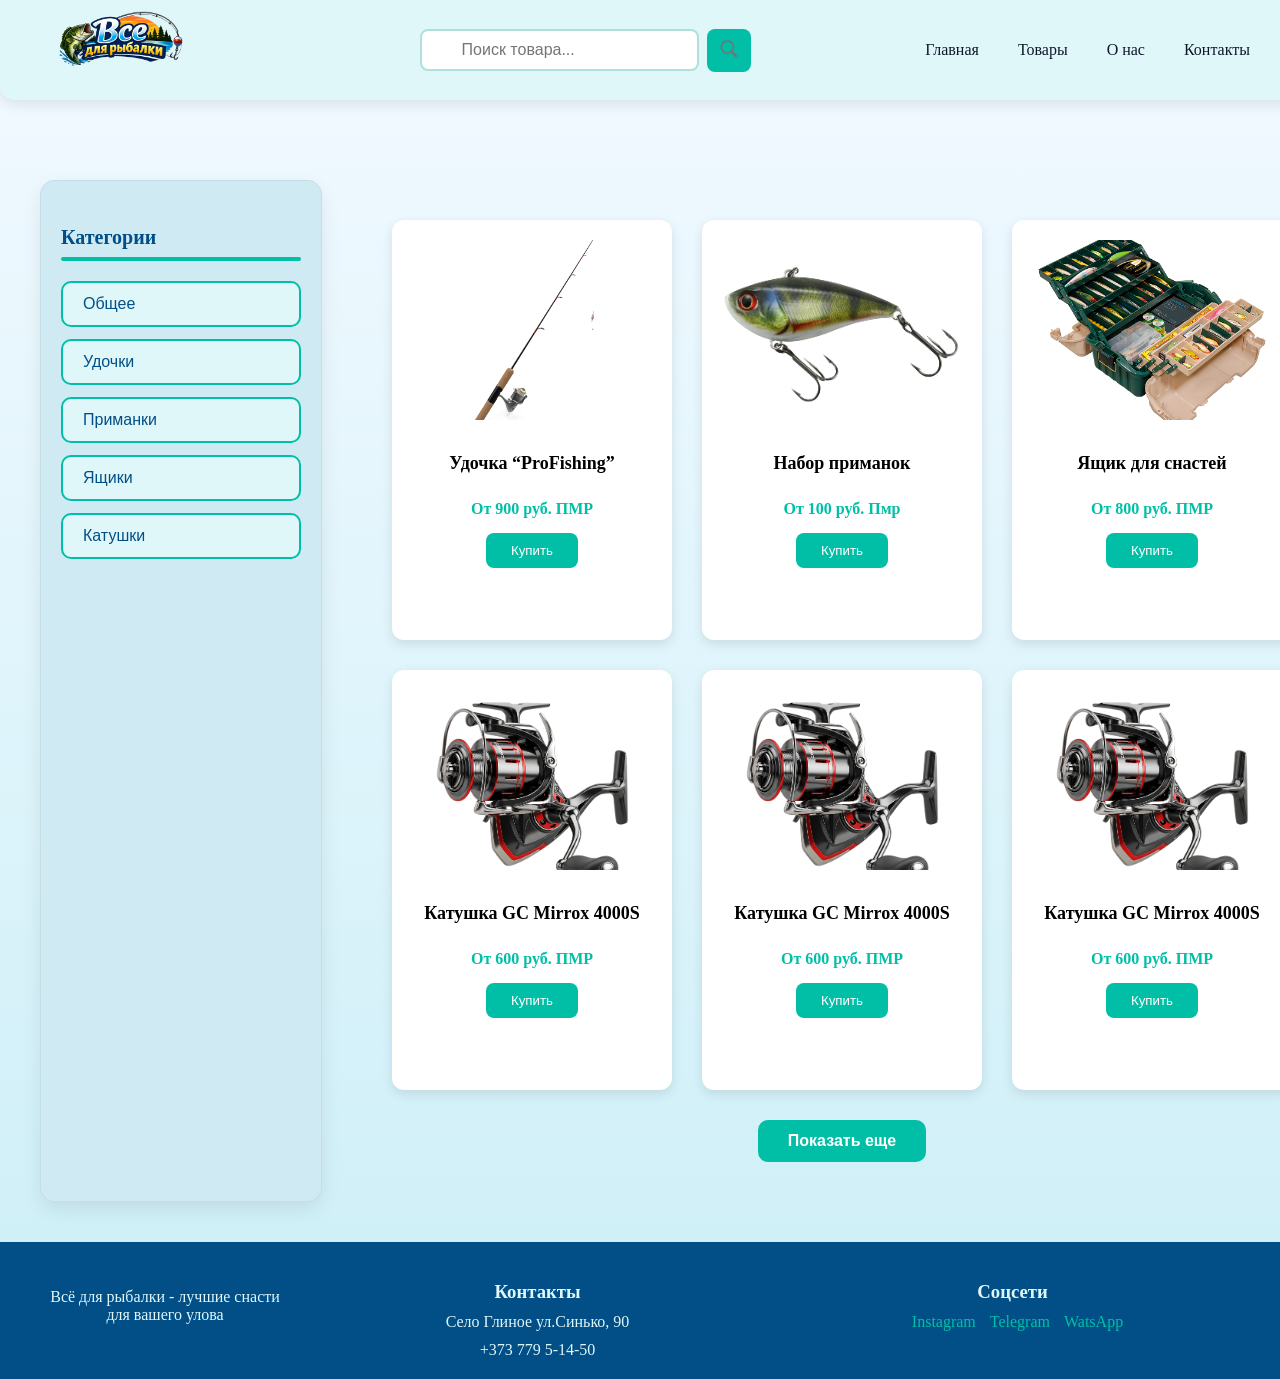
==== catalog.html @ ee8c3c35 "First lenfing" ====
<!DOCTYPE html>
<html lang="ru">

<head>
	<meta charset="UTF-8">
	<meta name="viewport" content="width=device-width, initial-scale=1.0">
	<title>Каталог - Всё для рыбалки</title>
	<link rel="stylesheet" href="style.css">
</head>

<body>
	<header class="header">
		<div class="header-left">
			<a href="index.html">
				<img src="images/logo-icon.png " alt="Логотип" class="logo-img">
			</a>
		</div>

		<div class="header-search">
			<input type="text" id="searchInput" placeholder="Поиск товара...">
			<button id="searchBtn">
				<img src="images/search-icon.png" alt="Поиск">
			</button>
		</div>

		<nav class="menu">
			<a href="index.html">Главная</a>
			<a href="catalog.html#catalog">Товары</a>
			<a href="index.html#feature">О нас</a>
			<a href="index.html#footer">Контакты</a>
		</nav>
	</header>

	<section class="catalog-container" id="catalog">

		<aside class="catalog-sidebar">
			<h3>Категории</h3>
			<nav class="catalog-menu">
				<button class="category-btnall" id="btnAll" data-category="all">Общее</button>
				<button class="category-btn" id="btnRod" data-category="удочка">Удочки</button>
				<button class="category-btn" id="btnBait" data-category="приманка">Приманки</button>
				<button class="category-btn" id="btnBox" data-category="ящик">Ящики</button>
				<button class="category-btn" id="btnCoil" data-category="катушка">Катушки</button>
			</nav>
		</aside>

		<div class="catalog-main">
			<div class="catalog-card" data-name="удочка">
				<img src="images/rod.png" alt="Удочка">
				<h3>Удочка “ProFishing”</h3>
				<p class="price">От 900 руб. ПМР</p>
				<button class="buy-btn">Купить</button>
			</div>
			<div class="catalog-card" data-name="приманка">
				<img src="images/bait.png" alt="Приманка">
				<h3>Набор приманок</h3>
				<p class="price">От 100 руб. Пмр</p>
				<button class="buy-btn">Купить</button>
			</div>
			<div class="catalog-card" data-name="ящик">
				<img src="images/box.png" alt="Ящик для снастей">
				<h3>Ящик для снастей</h3>
				<p class="price">От 800 руб. ПМР</p>
				<button class="buy-btn">Купить</button>
			</div>
			<div class="catalog-card" data-name="катушка">
				<img src="images/reel.png" alt="катушка">
				<h3>Катушка GC Mirrox 4000S</h3>
				<p class="price">От 600 руб. ПМР</p>
				<button class="buy-btn">Купить</button>
			</div>



			<div class="catalog-card" data-name="катушка">
				<img src="images/reel.png" alt="катушка">
				<h3>Катушка GC Mirrox 4000S</h3>
				<p class="price">От 600 руб. ПМР</p>
				<button class="buy-btn">Купить</button>
			</div>
			<div class="catalog-card" data-name="катушка">
				<img src="images/reel.png" alt="катушка">
				<h3>Катушка GC Mirrox 4000S</h3>
				<p class="price">От 600 руб. ПМР</p>
				<button class="buy-btn">Купить</button>
			</div>
			<div class="catalog-card" data-name="катушка">
				<img src="images/reel.png" alt="катушка">
				<h3>Катушка GC Mirrox 4000S</h3>
				<p class="price">От 600 руб. ПМР</p>
				<button class="buy-btn">Купить</button>
			</div>
			<div class="catalog-card" data-name="катушка">
				<img src="images/reel.png" alt="катушка">
				<h3>Катушка GC Mirrox 4000S</h3>
				<p class="price">От 600 руб. ПМР</p>
				<button class="buy-btn">Купить</button>
			</div>
			<div class="catalog-card" data-name="катушка">
				<img src="images/reel.png" alt="катушка">
				<h3>Катушка GC Mirrox 4000S</h3>
				<p class="price">От 600 руб. ПМР</p>
				<button class="buy-btn">Купить</button>
			</div>

			<div class="catalog-card" data-name="катушка">
				<img src="images/reel.png" alt="катушка">
				<h3>Катушка GC Mirrox 4000S</h3>
				<p class="price">От 600 руб. ПМР</p>
				<button class="buy-btn">Купить</button>
			</div>
			<div class="catalog-card" data-name="катушка">
				<img src="images/reel.png" alt="катушка">
				<h3>Катушка GC Mirrox 4000S</h3>
				<p class="price">От 600 руб. ПМР</p>
				<button class="buy-btn">Купить</button>
			</div>
			<div class="catalog-card" data-name="катушка">
				<img src="images/reel.png" alt="катушка">
				<h3>Катушка GC Mirrox 4000S</h3>
				<p class="price">От 600 руб. ПМР</p>
				<button class="buy-btn">Купить</button>
			</div>
			<div class="catalog-card" data-name="катушка">
				<img src="images/reel.png" alt="катушка">
				<h3>Катушка GC Mirrox 4000S</h3>
				<p class="price">От 600 руб. ПМР</p>
				<button class="buy-btn">Купить</button>
			</div>
			<div class="catalog-card" data-name="катушка">
				<img src="images/reel.png" alt="катушка">
				<h3>Катушка GC Mirrox 4000S</h3>
				<p class="price">От 600 руб. ПМР</p>
				<button class="buy-btn">Купить</button>
			</div>
			<div class="catalog-card" data-name="катушка">
				<img src="images/reel.png" alt="катушка">
				<h3>Катушка GC Mirrox 4000S</h3>
				<p class="price">От 600 руб. ПМР</p>
				<button class="buy-btn">Купить</button>
			</div>
			<div class="show-more-container">
				<button id="showMorebtn">Показать еще</button>
			</div>

			<p id="notFoundMessage">
				Товары не найдены
			</p>
		</div>



	</section>

	<footer class="footer" id="footer">
		<div class="footer-container">

			<div class="footer-left">
				<p>Всё для рыбалки - лучшие снасти для вашего улова</p>
			</div>

			<div class="footer-center">
				<h3>Контакты</h3>
				<p>Село Глиное ул.Синько, 90</p>
				<p>+373 779 5-14-50</p>
			</div>

			<div class="footer-right">
				<h3>Соцсети</h3>
				<a href="#">Instagram</a>
				<a href="#">Telegram</a>
				<a href="#">WatsApp</a>
			</div>
		</div>
	</footer>

	<button id="scrollUpBtn">&#8679;</button>
	<script src="catalog.js"></script>
</body>

</html>
---- style.css ----
html {
	scroll-behavior: smooth;
}

body {
	margin: 0;
	padding-top: 80px;
}

.header {
	display: flex;
	justify-content: space-between;
	align-items: center;
	padding: 10px 50px;
	height: 80px;
	width: 100%;
	background: #e0f7fa;
	color: #0f172a;

	position: fixed;
	top: 0;
	left: 0;
	right: 0;
	z-index: 1000;
	box-shadow: 0 4px 15px rgba(0, 0, 0, 0.1);
	border-bottom-left-radius: 15px;
	border-bottom-right-radius: 15px;
}

.header-search {
	display: flex;
	align-items: center;
	gap: 8px;
	transition: transform 0.2s ease;
}

.header-search input {
	padding: 10px 15px 10px 40px;
	border-radius: 8px;
	border: 2px solid #b0e0de;
	transition: all 0.3s ease;
	outline: none;
	width: 220px;
	background-image: url('images/search-icon.png') no-repeat 10px center;
	background-size: 20px 20px;
	font-size: 16px;
	color: #0f172a
}

.header-search input:hover,
.header-search input:focus {
	border-color: #00bfa6;
	box-shadow: 0 4px 15px rgba(0, 0, 0, 0.3);
	transform: scale(1.05);
}

.header-search button {
	background-color: #00bfa6;
	border: none;
	padding: 10px 12px;
	border-radius: 8px;
	cursor: pointer;
	transition: all 0.2s ease;
}

.header-search button img {
	width: 20px;
	height: 20px;
}

.header-search button:hover {
	background-color: #5eead4;
	transform: translateY(-2px);
}

.header-left {
	display: flex;
	align-items: center;
}

.logo-img {
	height: 150px;
	width: 150px;
	transition: transform 0.3s;
}

.logo-img:hover {
	transform: scale(1.05);
}

.menu a {
	margin-left: 35px;
	text-decoration: none;
	font-weight: 500;
	position: relative;
	right: 80px;
	transition: color 0.3s, transform 0.3s;
	color: #0f172a;
}

.menu a::after {
	content: "";
	position: absolute;
	left: 0;
	bottom: -5px;
	width: 0;
	height: 2px;
	background: #00bfa6;
	transition: width 0.3s;
}

.menu a:hover::after {
	width: 100%;
}

.menu a:hover {
	color: #00bfa6;
	transform: translateY(-2px);
}

.hero {
	display: flex;
	justify-content: center;
	align-items: center;

	padding: 50px 40px;
	min-height: 600px;

	background: linear-gradient(180deg, #f0f9ff, #d0f0f8);
	color: #0f172a;

	position: relative;
	overflow: hidden;
}

.hero-content {
	text-align: center;
	min-width: 700px;
	z-index: 2;
	position: relative;
}

.hero p {
	font-size: 20px;
	margin-bottom: 30px;
	opacity: 0.9;
}

.hero h1 {
	font-size: 60px;
	margin-bottom: 20px;
	line-height: 1;
}

.hero-buttons {
	display: flex;
	justify-content: center;
	gap: 15px;
	margin-bottom: 30px;
}

.hero-button {
	padding: 15px 40px;
	font-size: 16px;
	font-weight: bold;
	background: #00bfa6;
	color: white;
	border: none;
	border-radius: 8px;
	cursor: pointer;
	text-decoration: none;

	transition: all 0.3s ease;
}

.hero-button:hover {
	background: #5eead4;
	transform: translateY(-3px);
}

.hero-button-secondary {
	background: transparent;
	border: 2px solid #00bfa6;
	color: #00bfa6;
	cursor: pointer;
}

.hero-button-secondary:hover {
	background: #00bfa6;
	color: white;
}

.hero-benefits {
	display: flex;
	justify-content: center;
	gap: 20px;
	font-size: 14px;
	opacity: 0.8;
}

.features {
	display: flex;
	flex-wrap: wrap;
	justify-content: center;
	gap: 40px;
	padding: 80px 40px;
	background: linear-gradient(0deg, #f0f9ff, #d0f0f8);
	text-align: center;
}

.feature-link {
	text-decoration: none;
	color: inherit;
	display: block;
}

.feature-link .feature {
	cursor: pointer;
}

.feature-link:hover .feature {
	transform: translateY(-5px);
	box-shadow: 0 10px 25px rgba(0, 0, 0, 0.15);
}

.quality-feature {
	position: relative;
	overflow: hidden;
}

.quality-badge {
	position: absolute;
	top: 50%;
	left: 50%;
	transform: translate(-50%, -50%) scale(0);
	width: 100px;
	height: 100px;
	border-radius: 50%;
	background: #00bfa6;
	color: white;
	font-weight: bold;
	font-size: 20px;

	display: flex;
	align-items: center;
	justify-content: center;

	opacity: 0;
	transition: all 0.3s ease;
}

.quality-feature:hover .quality-badge {
	transform: translate(-50%, -50%) scale(1);
	opacity: 1;
}

.quality-feature:hover {
	background-color: #e6fffb;
}

.feature {
	flex: 0 1 200px;
	max-width: 250px;
	padding: 20px;
	border-radius: 12px;
	transition: transform 0.3s, box-shadow 0.3s;
	background-color: #ffffff;
	box-shadow: 0 6px 15px rgba(0, 0, 0, 0.08);
}

.feature:hover {
	transform: translateY(-5px);
	box-shadow: 0 10px 25px rgba(0, 0, 0, 0.15);
}

.feature img {
	width: 80px;
	margin-bottom: 15px;
}

.feature h3 {
	font-size: 18px;
	margin-bottom: 10px;
	color: #014f86;
}

.feature p {
	font-size: 14px;
	color: #023047;
}

.footer {
	background-color: #014f86;
	color: #e0f7fa;
	padding: 20px 40px 10px;
}

.footer-container {
	display: flex;
	justify-content: space-between;
	flex-wrap: wrap;
	gap: 20px;
	text-align: center;
}

.footer-left {
	margin-top: 10px;
	max-width: 250px;
	display: flex;
	flex-direction: column;
	justify-content: flex-start;
}

.footer-left,
.footer-right,
.footer-center {
	flex: 1;
}

.footer-center {
	text-align: center;
}

.footer-right {
	text-align: center;
}

.footer-center h3,
.footer-right h3 {
	margin-bottom: 10px;
}

.footer-center p {
	margin: 10px 0;
	text-align: center
}

.footer-right a {
	display: inline-block;
	text-decoration: none;
	color: #00bfa6;
	margin-left: 10px;
	transition: color 0.3s, transform 0.2s;
}

.footer-right a:hover {
	color: #5eead4;
	transform: translateX(5px);
}

.footer-copy {
	text-align: center;
	font-size: 12px;
	color: #a1a1aa;
	border-top: 1px solid rgba(255, 255, 255, 0.2);
	margin-top: 10px;
}

.catalog-container {
	display: flex;
	gap: 30px;
	padding: 100px 40px 40px;
	background: linear-gradient(180deg, #f0f9ff, #d0f0f8);
	min-height: calc(100vh - 160px);
	box-sizing: border-box;
}

.catalog-sidebar {
	width: 240px;
	flex-shrink: 0;
	background: #cfeaf2;
	padding: 25px 20px;
	border-radius: 15px;
	box-shadow: 0 8px 20px rgba(0, 0, 0, 0.08);
	border: 1px solid rgba(0, 0, 0, 0.05);
	position: static;
	top: 100px;
}

.catalog-sidebar h3 {
	margin-bottom: 20px;
	font-size: 20px;
	color: #014f86;
	position: relative;
	font-weight: 600;
}

.catalog-sidebar h3::after {
	content: "";
	display: block;
	width: 240px;
	height: 4px;
	background: #00bfa6;
	margin-top: 8px;
	border-radius: 2px;
}

.category-btn,
.category-btnall {
	display: block;
	width: 100%;
	padding: 12px 20px;
	margin-bottom: 12px;
	font-size: 16px;
	font-weight: 500;
	color: #014f86;
	background-color: #e0f7fa;
	border: 2px solid #00bfa6;
	border-radius: 10px;
	cursor: pointer;
	text-align: left;
	transition: all 0.3s ease;
}

.category-btn:hover,
.category-btnall:hover {
	background-color: #00bfa6;
	color: white;
	transform: translateX(5px);
}

.category-btn.active {
	background-color: #00bfa6;
	color: white;
	transform: translateY(-2px);
}

.catalog-main {
	display: flex;
	flex-wrap: wrap;
	gap: 30px;
	padding: 40px;
	justify-content: flex-start;
	position: relative;

	min-width: 900px;
}

.catalog-card {
	width: 240px;
	background-color: white;
	border-radius: 12px;
	padding: 20px;
	display: flex;
	flex-direction: column;
	align-items: center;
	justify-content: flex-start;
	box-shadow: 0 4px 12px rgba(0, 0, 0, 0.1);
	transition: opacity 0.5s ease, transform 0.5s ease, box-shadow 0.3s ease;
	min-height: 380px;
	opacity: 0;
	transform: translateY(20px);
}

.catalog-card.show-anim {
	opacity: 1;
	transform: translateY(0);
}

.catalog-card:hover {
	transform: translateY(-5px);
	box-shadow: 0 8px 25px rgba(0, 0, 0, 0.15);
}

.catalog-card img {
	width: 100%;
	height: 180px;
	object-fit: cover;
	margin-bottom: 15px;
	border-radius: 8px;
}

.catalog-card h3 {
	margin-bottom: 10px;
	font-size: 18px;
	text-align: center;
}

.catalog-card .price {
	font-weight: bold;
	margin-bottom: 15px;
	color: #00bfa6;
	text-align: center;
	font-size: 16px;
}

.catalog-card .buy-btn {
	padding: 10px 25px;
	background-color: #00bfa6;
	color: white;
	border: none;
	border-radius: 8px;
	cursor: pointer;
	transition: all 0.2s ease;
	align-self: center;
}

.catalog-card .buy-btn:hover {
	background-color: #5eead4;
	transform: translateY(-2px);
}

#notFoundMessage {
	display: none;
	text-align: center;
	font-size: 24px;
	color: #014f86;
	width: 100%;
	margin: 20px 0;
}

.show-more-container {
	width: 100%;
	display: flex;
	justify-content: center;
	margin-top: 0px;
}

#showMorebtn {
	padding: 12px 30px;
	font-size: 16px;
	font-weight: 600;
	color: white;
	background-color: #00bfa6;
	border: none;
	border-radius: 10px;
	cursor: pointer;
	transition: all 0.2s ease;
}

#showMorebtn:hover {
	background-color: #5eead4;
	transform: translateY(-2px);
}

#scrollUpBtn {
	position: fixed;
	bottom: 40px;
	right: 40px;
	width: 50px;
	font-size: 24px;
	background-color: #00bfa6;
	color: white;
	border: none;
	border-radius: 50%;
	cursor: pointer;
	box-shadow: 0 4px 12px rgba(0, 0, 0, 0.2);
	opacity: 0;
	pointer-events: none;
	z-index: 1000;
	transition: opacity 0.4s ease-in-out;
}

#scrollUpBtn.show {
	opacity: 1;
	pointer-events: auto;
}

#scrollUpBtn:hover {
	background-color: #5eead4;
	transform: translateY(-3px);
}

@media (max-width: 768px) {

	/*! Основной сайт + header и footer */
	.header {
		padding: 15px 0;
		height: auto;
		flex-direction: column;
		gap: 10px;
		border-radius: 0 0 15px 15px;
	}

	.header-left {
		display: flex;
		justify-content: center;
		width: 100%;
		margin: 0;
	}

	.logo-img {
		height: 80px;
		width: 80px;
	}

	.menu {
		position: static;
		right: 0;
		margin: 0;
		display: flex;
		justify-content: center;
		flex-wrap: wrap;
		width: 100%;
	}

	.menu a {
		margin: 5px 10px;
		right: 0;
		font-size: 14px;
	}

	body {
		padding-top: 150px;
	}

	.hero {
		min-height: auto;
		padding: 40px 20px;
	}

	.hero-content {
		min-width: unset;
		width: 100%;
	}

	.hero h1 {
		font-size: 32px;
	}

	.hero p {
		font-size: 16px;
	}

	.hero-buttons {
		flex-direction: column;
		width: 100%;
		align-items: center;
	}

	.hero-button {
		width: 100%;
		max-width: 280px;
	}

	.hero-button-secondary {
		width: auto;
		min-width: 120px;
		padding: 10px;
		border-radius: 5;
		font-size: 14px;
	}

	.hero-benefits {
		flex-direction: column;
		gap: 10px;
	}

	.features {
		padding: 40px 20px;
		display: flex;
		flex-direction: column;
		align-items: center;
		gap: 20px;
	}

	.feature {
		width: 100%;
		max-width: 280px;
		min-height: 220px;
		margin: 0 !important;
		flex: none;
		box-sizing: border-box;
	}

	.feature-link {
		width: 100%;
		max-width: 280px;
		text-decoration: none;
		display: block;
		padding: 0;
		margin: 0;
		background: none;
		box-shadow: none;
	}

	.feature-link .feature {
		width: 100%;
		max-width: 100%;
		height: 100%;
	}

	.footer-container {
		flex-direction: column;
		gap: 30px;
	}

	.footer-left,
	.footer-center,
	.footer-right {
		max-width: 100%;
		text-align: center;
	}

	.catalog-container{
		flex-direction: column;
		padding: 120px 15px 40px;
		gap: 20px;
	}

	.catalog-sidebar{
		width: 100%;
		padding: 15px;
		box-sizing: border-box;
	}

	.catalog-sidebar h3{
		font-size: 18px;
		margin-bottom: 15px;
		text-align: center;
	}

	.catalog-sidebar h3::after{
		width: 60px;
		margin: 8px auto;
	}

	.catalog-menu{
		display: flex;
		flex-wrap: wrap;
		gap: 8px;
		justify-content: center;
	}

	.category-btn,
	.category-btnall{
		width: auto;
		padding: 8px 15px;
		font-size: 13px;
		margin-bottom: 0;
		flex-grow: 1;
		text-align: center;
	}

	.catalog-main{
		display: grid !important;
		grid-template-columns: 1fr 1fr;
		gap: 15px 5px;
		padding: 10px !important;
		min-width: unset;
		width: 100%;
		box-sizing: border-box;
	}

	.catalog-card{
		width: 100%;
		max-width: none;
		min-width: unset;
		padding: 10px;
		margin: 0;
		box-sizing: border-box;
		display: flex;
		flex-direction: column;
		justify-content: space-between;
	}

	.catalog-card img{
		width: 100%;
		height: auto;
		max-height: 120px;
		object-fit: contain;
	}

	.catalog-card .price{
		font-size: 14px;
	}

	.show-more-container{
		grid-column: 1 / -1;
		display: flex;
		justify-content:center;
		width: 100%;
		margin-top: 20px;
	}

	.header-search{
		width: 100%;
		justify-content: center;
		margin: 5px 0;
	}

	.header-search input{
		padding-left: 10px;
		width: 70%;
	}

	#notFoundMessage{
		grid-column: 1 / -1;
		text-align: center;
		width: 100%;
		margin: 40px 0;
		font-size: 18px;
		color: #014f86;
	}
}
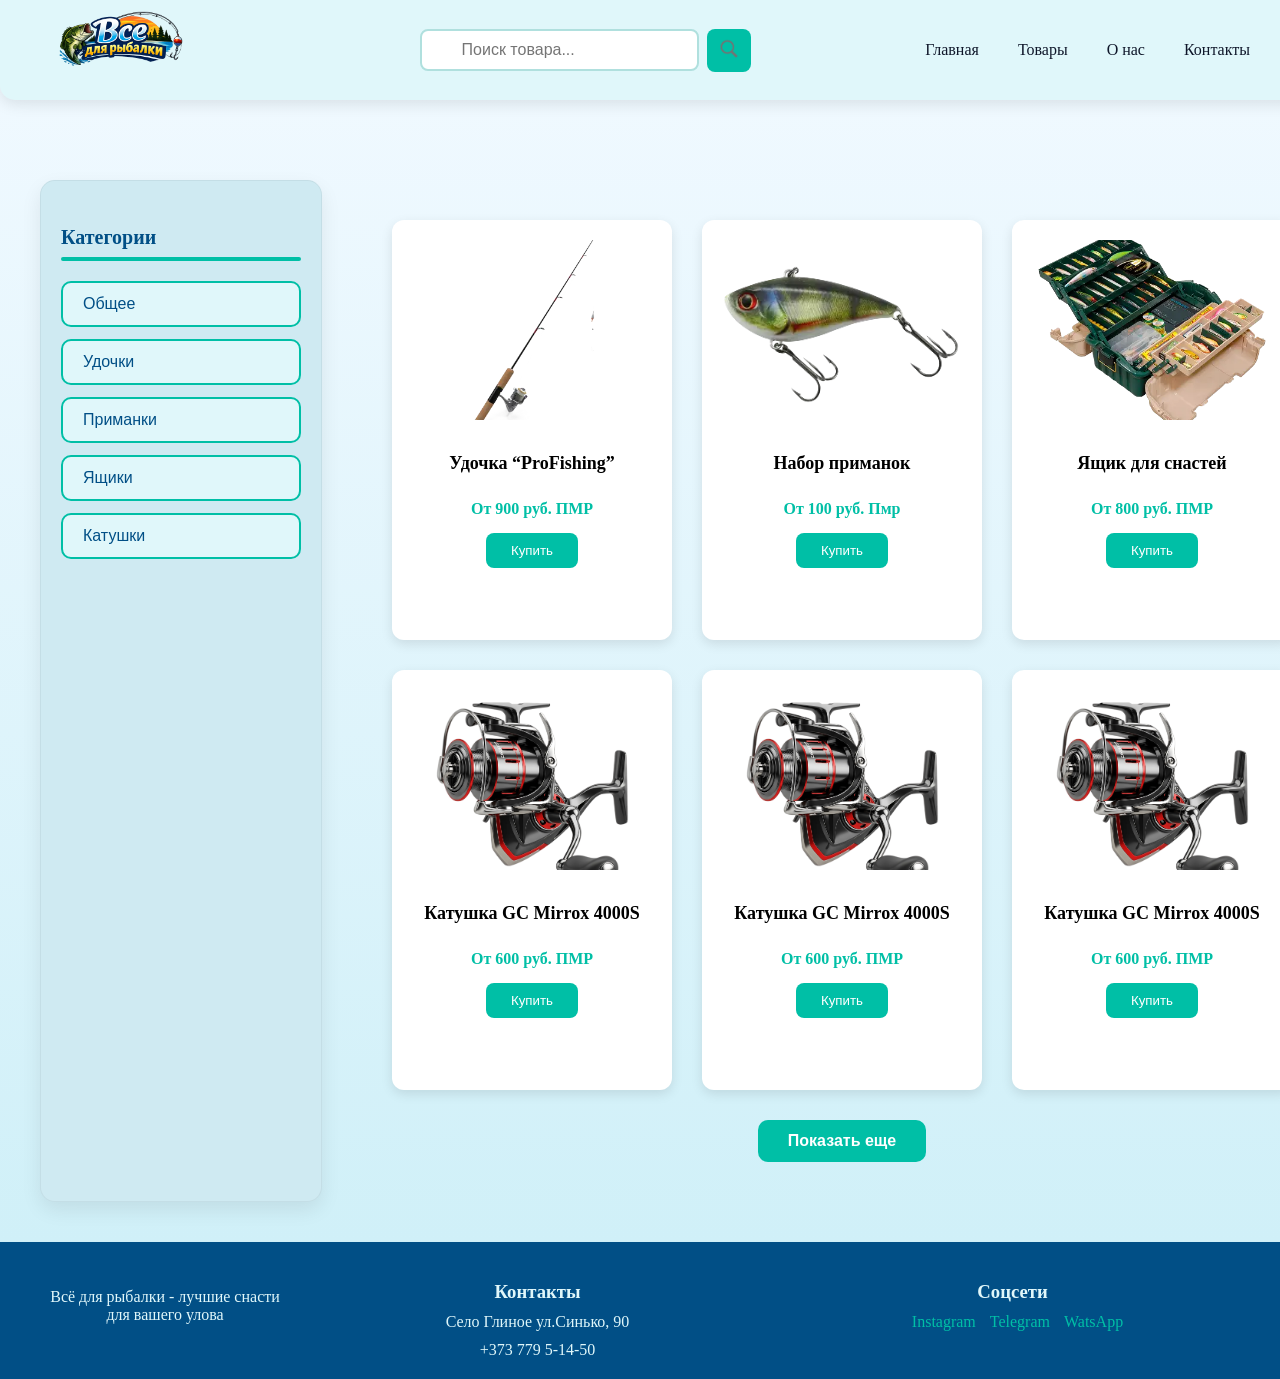
==== commit ef6771f6: "First lending" ====
--- a/catalog.html
+++ b/catalog.html
@@ -46,25 +46,25 @@
 
 		<div class="catalog-main">
 			<div class="catalog-card" data-name="удочка">
-				<img src="images/rod.png" alt="Удочка">
+				<img src="images/rod.webp" alt="Удочка">
 				<h3>Удочка “ProFishing”</h3>
 				<p class="price">От 900 руб. ПМР</p>
 				<button class="buy-btn">Купить</button>
 			</div>
 			<div class="catalog-card" data-name="приманка">
-				<img src="images/bait.png" alt="Приманка">
+				<img src="images/bait.webp" alt="Приманка">
 				<h3>Набор приманок</h3>
 				<p class="price">От 100 руб. Пмр</p>
 				<button class="buy-btn">Купить</button>
 			</div>
 			<div class="catalog-card" data-name="ящик">
-				<img src="images/box.png" alt="Ящик для снастей">
+				<img src="images/box.webp" alt="Ящик для снастей">
 				<h3>Ящик для снастей</h3>
 				<p class="price">От 800 руб. ПМР</p>
 				<button class="buy-btn">Купить</button>
 			</div>
 			<div class="catalog-card" data-name="катушка">
-				<img src="images/reel.png" alt="катушка">
+				<img src="images/reel.webp" alt="катушка">
 				<h3>Катушка GC Mirrox 4000S</h3>
 				<p class="price">От 600 руб. ПМР</p>
 				<button class="buy-btn">Купить</button>
@@ -73,68 +73,68 @@
 
 
 			<div class="catalog-card" data-name="катушка">
-				<img src="images/reel.png" alt="катушка">
+				<img src="images/reel.webp" alt="катушка">
 				<h3>Катушка GC Mirrox 4000S</h3>
 				<p class="price">От 600 руб. ПМР</p>
 				<button class="buy-btn">Купить</button>
 			</div>
 			<div class="catalog-card" data-name="катушка">
-				<img src="images/reel.png" alt="катушка">
+				<img src="images/reel.webp" alt="катушка">
 				<h3>Катушка GC Mirrox 4000S</h3>
 				<p class="price">От 600 руб. ПМР</p>
 				<button class="buy-btn">Купить</button>
 			</div>
 			<div class="catalog-card" data-name="катушка">
-				<img src="images/reel.png" alt="катушка">
+				<img src="images/reel.webp" alt="катушка">
 				<h3>Катушка GC Mirrox 4000S</h3>
 				<p class="price">От 600 руб. ПМР</p>
 				<button class="buy-btn">Купить</button>
 			</div>
 			<div class="catalog-card" data-name="катушка">
-				<img src="images/reel.png" alt="катушка">
+				<img src="images/reel.webp" alt="катушка">
 				<h3>Катушка GC Mirrox 4000S</h3>
 				<p class="price">От 600 руб. ПМР</p>
 				<button class="buy-btn">Купить</button>
 			</div>
 			<div class="catalog-card" data-name="катушка">
-				<img src="images/reel.png" alt="катушка">
+				<img src="images/reel.webp" alt="катушка">
 				<h3>Катушка GC Mirrox 4000S</h3>
 				<p class="price">От 600 руб. ПМР</p>
 				<button class="buy-btn">Купить</button>
 			</div>
 
 			<div class="catalog-card" data-name="катушка">
-				<img src="images/reel.png" alt="катушка">
+				<img src="images/reel.webp" alt="катушка">
 				<h3>Катушка GC Mirrox 4000S</h3>
 				<p class="price">От 600 руб. ПМР</p>
 				<button class="buy-btn">Купить</button>
 			</div>
 			<div class="catalog-card" data-name="катушка">
-				<img src="images/reel.png" alt="катушка">
+				<img src="images/reel.webp" alt="катушка">
 				<h3>Катушка GC Mirrox 4000S</h3>
 				<p class="price">От 600 руб. ПМР</p>
 				<button class="buy-btn">Купить</button>
 			</div>
 			<div class="catalog-card" data-name="катушка">
-				<img src="images/reel.png" alt="катушка">
+				<img src="images/reel.webp" alt="катушка">
 				<h3>Катушка GC Mirrox 4000S</h3>
 				<p class="price">От 600 руб. ПМР</p>
 				<button class="buy-btn">Купить</button>
 			</div>
 			<div class="catalog-card" data-name="катушка">
-				<img src="images/reel.png" alt="катушка">
+				<img src="images/reel.webp" alt="катушка">
 				<h3>Катушка GC Mirrox 4000S</h3>
 				<p class="price">От 600 руб. ПМР</p>
 				<button class="buy-btn">Купить</button>
 			</div>
 			<div class="catalog-card" data-name="катушка">
-				<img src="images/reel.png" alt="катушка">
+				<img src="images/reel.webp" alt="катушка">
 				<h3>Катушка GC Mirrox 4000S</h3>
 				<p class="price">От 600 руб. ПМР</p>
 				<button class="buy-btn">Купить</button>
 			</div>
 			<div class="catalog-card" data-name="катушка">
-				<img src="images/reel.png" alt="катушка">
+				<img src="images/reel.webp" alt="катушка">
 				<h3>Катушка GC Mirrox 4000S</h3>
 				<p class="price">От 600 руб. ПМР</p>
 				<button class="buy-btn">Купить</button>
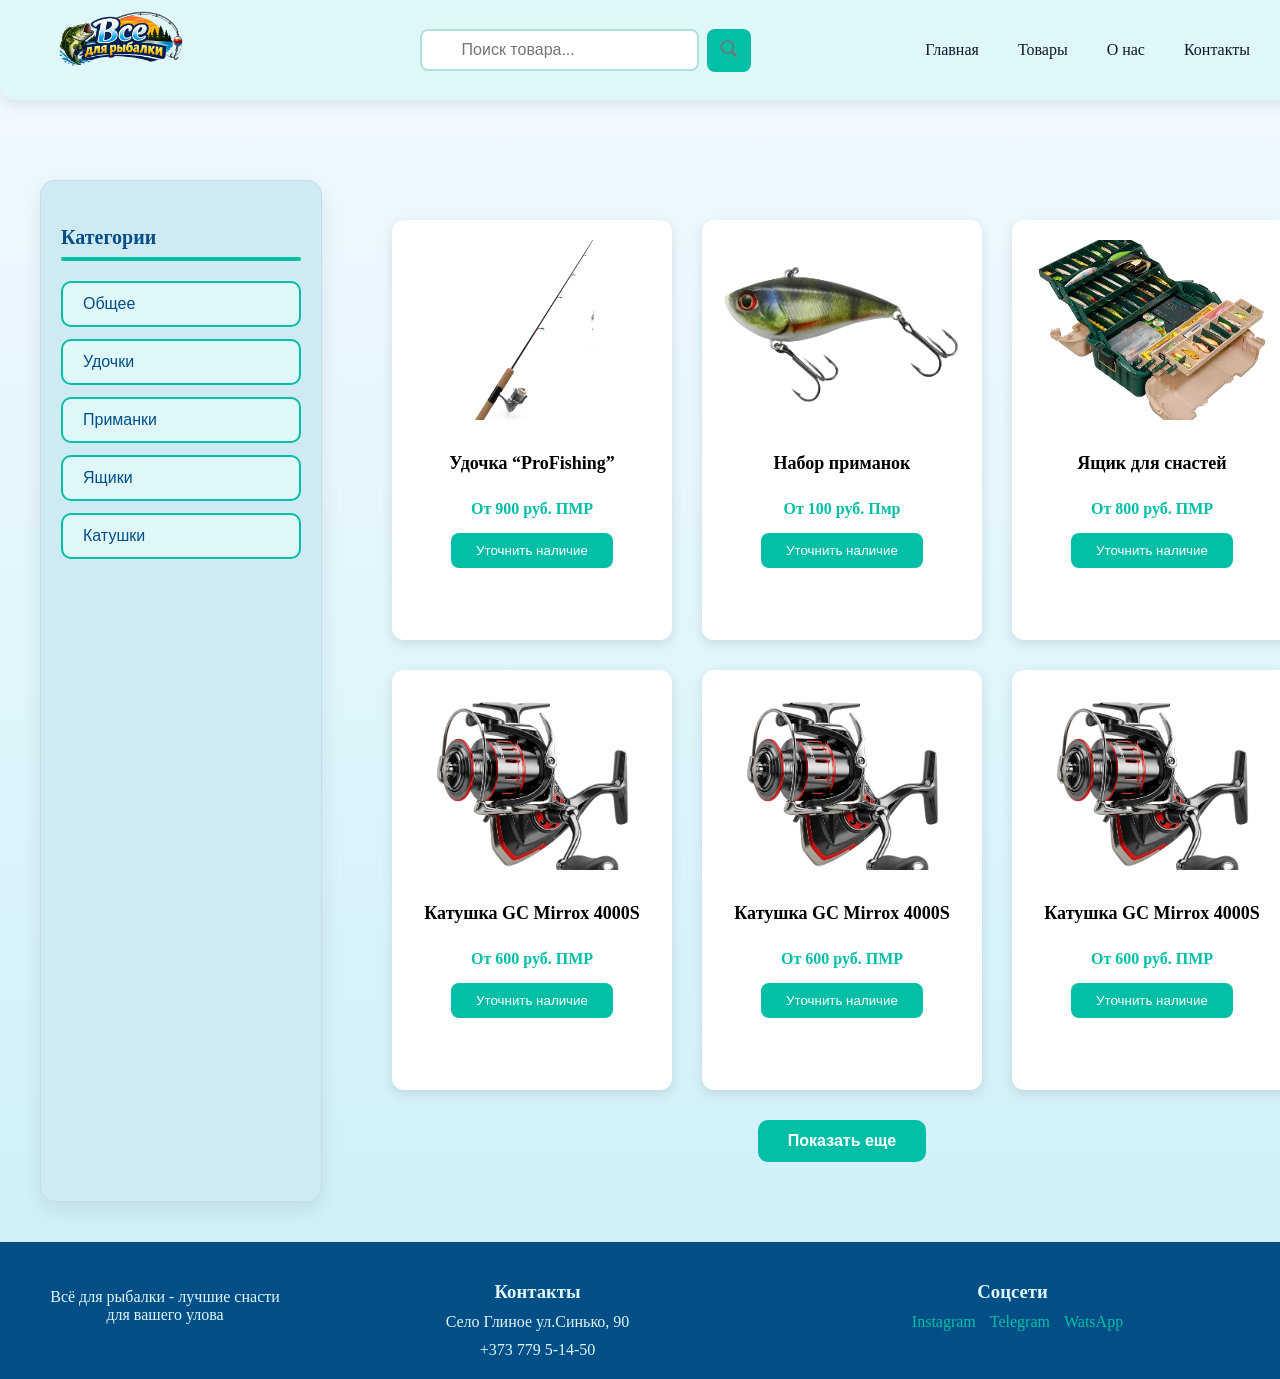
==== commit 6eedabbe: "First lending" ====
--- a/catalog.html
+++ b/catalog.html
@@ -49,25 +49,25 @@
 				<img src="images/rod.webp" alt="Удочка">
 				<h3>Удочка “ProFishing”</h3>
 				<p class="price">От 900 руб. ПМР</p>
-				<button class="buy-btn">Купить</button>
+				<button class="buy-btn">Уточнить наличие</button>
 			</div>
 			<div class="catalog-card" data-name="приманка">
 				<img src="images/bait.webp" alt="Приманка">
 				<h3>Набор приманок</h3>
 				<p class="price">От 100 руб. Пмр</p>
-				<button class="buy-btn">Купить</button>
+				<button class="buy-btn">Уточнить наличие</button>
 			</div>
 			<div class="catalog-card" data-name="ящик">
 				<img src="images/box.webp" alt="Ящик для снастей">
 				<h3>Ящик для снастей</h3>
 				<p class="price">От 800 руб. ПМР</p>
-				<button class="buy-btn">Купить</button>
+				<button class="buy-btn">Уточнить наличие</button>
 			</div>
 			<div class="catalog-card" data-name="катушка">
 				<img src="images/reel.webp" alt="катушка">
 				<h3>Катушка GC Mirrox 4000S</h3>
 				<p class="price">От 600 руб. ПМР</p>
-				<button class="buy-btn">Купить</button>
+				<button class="buy-btn">Уточнить наличие</button>
 			</div>
 
 
@@ -76,68 +76,68 @@
 				<img src="images/reel.webp" alt="катушка">
 				<h3>Катушка GC Mirrox 4000S</h3>
 				<p class="price">От 600 руб. ПМР</p>
-				<button class="buy-btn">Купить</button>
+				<button class="buy-btn">Уточнить наличие</button>
 			</div>
 			<div class="catalog-card" data-name="катушка">
 				<img src="images/reel.webp" alt="катушка">
 				<h3>Катушка GC Mirrox 4000S</h3>
 				<p class="price">От 600 руб. ПМР</p>
-				<button class="buy-btn">Купить</button>
+				<button class="buy-btn">Уточнить наличие</button>
 			</div>
 			<div class="catalog-card" data-name="катушка">
 				<img src="images/reel.webp" alt="катушка">
 				<h3>Катушка GC Mirrox 4000S</h3>
 				<p class="price">От 600 руб. ПМР</p>
-				<button class="buy-btn">Купить</button>
+				<button class="buy-btn">Уточнить наличие</button>
 			</div>
 			<div class="catalog-card" data-name="катушка">
 				<img src="images/reel.webp" alt="катушка">
 				<h3>Катушка GC Mirrox 4000S</h3>
 				<p class="price">От 600 руб. ПМР</p>
-				<button class="buy-btn">Купить</button>
+				<button class="buy-btn">Уточнить наличие</button>
 			</div>
 			<div class="catalog-card" data-name="катушка">
 				<img src="images/reel.webp" alt="катушка">
 				<h3>Катушка GC Mirrox 4000S</h3>
 				<p class="price">От 600 руб. ПМР</p>
-				<button class="buy-btn">Купить</button>
+				<button class="buy-btn">Уточнить наличие</button>
 			</div>
 
 			<div class="catalog-card" data-name="катушка">
 				<img src="images/reel.webp" alt="катушка">
 				<h3>Катушка GC Mirrox 4000S</h3>
 				<p class="price">От 600 руб. ПМР</p>
-				<button class="buy-btn">Купить</button>
+				<button class="buy-btn">Уточнить наличие</button>
 			</div>
 			<div class="catalog-card" data-name="катушка">
 				<img src="images/reel.webp" alt="катушка">
 				<h3>Катушка GC Mirrox 4000S</h3>
 				<p class="price">От 600 руб. ПМР</p>
-				<button class="buy-btn">Купить</button>
+				<button class="buy-btn">Уточнить наличие</button>
 			</div>
 			<div class="catalog-card" data-name="катушка">
 				<img src="images/reel.webp" alt="катушка">
 				<h3>Катушка GC Mirrox 4000S</h3>
 				<p class="price">От 600 руб. ПМР</p>
-				<button class="buy-btn">Купить</button>
+				<button class="buy-btn">Уточнить наличие</button>
 			</div>
 			<div class="catalog-card" data-name="катушка">
 				<img src="images/reel.webp" alt="катушка">
 				<h3>Катушка GC Mirrox 4000S</h3>
 				<p class="price">От 600 руб. ПМР</p>
-				<button class="buy-btn">Купить</button>
+				<button class="buy-btn">Уточнить наличие</button>
 			</div>
 			<div class="catalog-card" data-name="катушка">
 				<img src="images/reel.webp" alt="катушка">
 				<h3>Катушка GC Mirrox 4000S</h3>
 				<p class="price">От 600 руб. ПМР</p>
-				<button class="buy-btn">Купить</button>
+				<button class="buy-btn">Уточнить наличие</button>
 			</div>
 			<div class="catalog-card" data-name="катушка">
 				<img src="images/reel.webp" alt="катушка">
 				<h3>Катушка GC Mirrox 4000S</h3>
 				<p class="price">От 600 руб. ПМР</p>
-				<button class="buy-btn">Купить</button>
+				<button class="buy-btn">Уточнить наличие</button>
 			</div>
 			<div class="show-more-container">
 				<button id="showMorebtn">Показать еще</button>
--- a/style.css
+++ b/style.css
@@ -468,6 +468,20 @@
 	object-fit: cover;
 	margin-bottom: 15px;
 	border-radius: 8px;
+
+	background: linear-gradient(90deg, #f0f0f0 25%, #e5e5e5 50%, #f0f0f0 75%);
+	background-size: 200% 100%;
+	animation: skeleton-loading 1.5s infinite;
+}
+
+@keyframes skeleton-loading {
+	0% {
+		background-position: 200% 0;
+	}
+
+	100% {
+		background-position: -200% 0;
+	}
 }
 
 .catalog-card h3 {
@@ -692,30 +706,30 @@
 		text-align: center;
 	}
 
-	.catalog-container{
+	.catalog-container {
 		flex-direction: column;
 		padding: 120px 15px 40px;
 		gap: 20px;
 	}
 
-	.catalog-sidebar{
+	.catalog-sidebar {
 		width: 100%;
 		padding: 15px;
 		box-sizing: border-box;
 	}
 
-	.catalog-sidebar h3{
+	.catalog-sidebar h3 {
 		font-size: 18px;
 		margin-bottom: 15px;
 		text-align: center;
 	}
 
-	.catalog-sidebar h3::after{
+	.catalog-sidebar h3::after {
 		width: 60px;
 		margin: 8px auto;
 	}
 
-	.catalog-menu{
+	.catalog-menu {
 		display: flex;
 		flex-wrap: wrap;
 		gap: 8px;
@@ -723,7 +737,7 @@
 	}
 
 	.category-btn,
-	.category-btnall{
+	.category-btnall {
 		width: auto;
 		padding: 8px 15px;
 		font-size: 13px;
@@ -732,7 +746,7 @@
 		text-align: center;
 	}
 
-	.catalog-main{
+	.catalog-main {
 		display: grid !important;
 		grid-template-columns: 1fr 1fr;
 		gap: 15px 5px;
@@ -742,7 +756,7 @@
 		box-sizing: border-box;
 	}
 
-	.catalog-card{
+	.catalog-card {
 		width: 100%;
 		max-width: none;
 		min-width: unset;
@@ -754,37 +768,37 @@
 		justify-content: space-between;
 	}
 
-	.catalog-card img{
+	.catalog-card img {
 		width: 100%;
 		height: auto;
 		max-height: 120px;
 		object-fit: contain;
 	}
 
-	.catalog-card .price{
+	.catalog-card .price {
 		font-size: 14px;
 	}
 
-	.show-more-container{
+	.show-more-container {
 		grid-column: 1 / -1;
 		display: flex;
-		justify-content:center;
+		justify-content: center;
 		width: 100%;
 		margin-top: 20px;
 	}
 
-	.header-search{
+	.header-search {
 		width: 100%;
 		justify-content: center;
 		margin: 5px 0;
 	}
 
-	.header-search input{
+	.header-search input {
 		padding-left: 10px;
 		width: 70%;
 	}
 
-	#notFoundMessage{
+	#notFoundMessage {
 		grid-column: 1 / -1;
 		text-align: center;
 		width: 100%;
@@ -792,4 +806,12 @@
 		font-size: 18px;
 		color: #014f86;
 	}
+
+	.buy-btn:active,
+	.category-btn:active,
+	.category-btnall:active {
+		transform: scale(0.95);
+		filter: brightness(0.8);
+		transition: 0.1s;
+	}
 }
